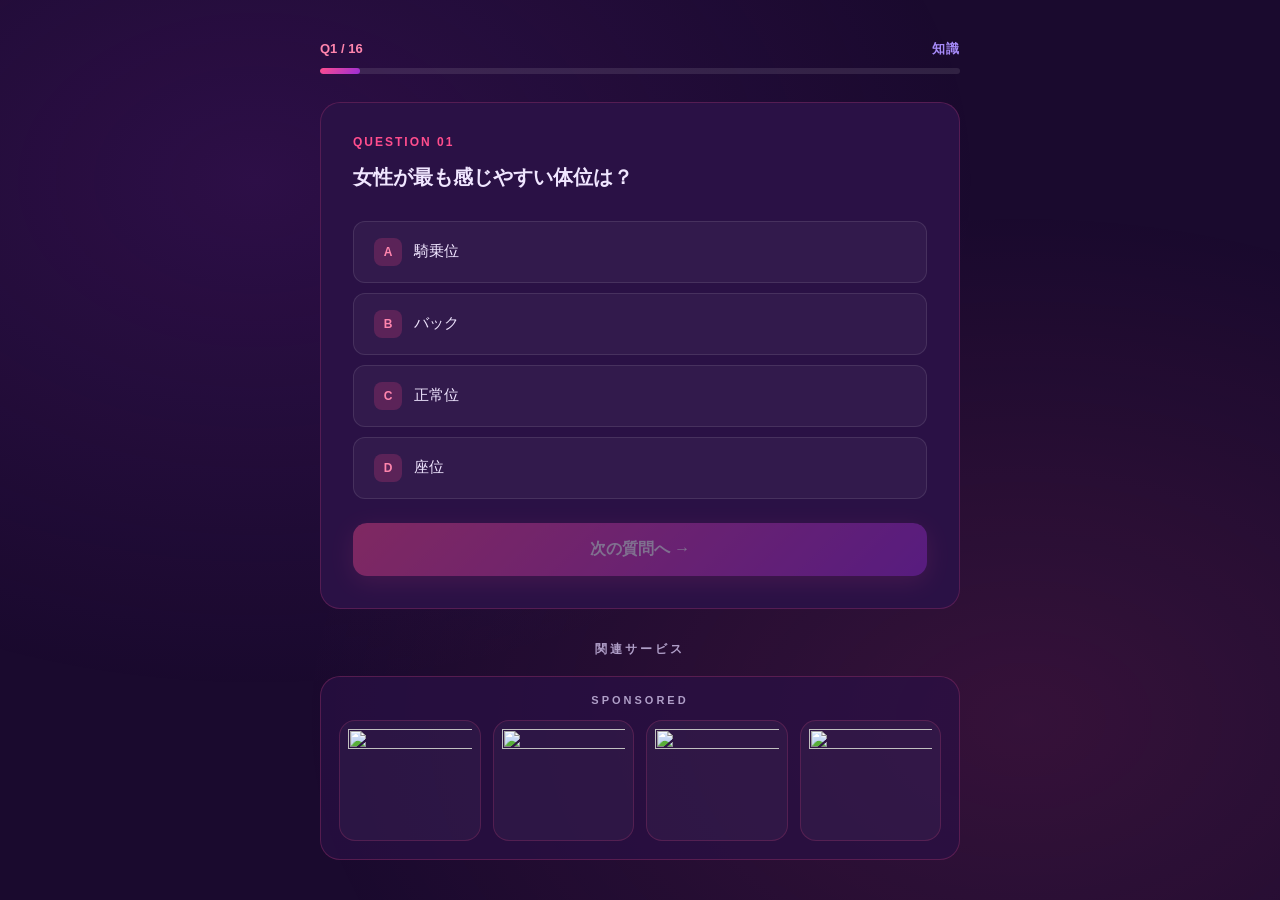
==== questions.html @ 1feec9a5 "Initial site commit" ====
<!DOCTYPE html>
<html lang="ja">
<head>
  <meta charset="UTF-8">
  <meta name="viewport" content="width=device-width, initial-scale=1.0">
  <title>SEX偏差値測定 | 設問</title>
  <link rel="stylesheet" href="style.css">
</head>
<body>
  <div class="container">
    <div class="progress-bar-wrap">
      <div class="progress-info">
        <span class="current-q" id="q-counter">Q1 / 16</span>
        <span class="cat-badge" id="q-category">知識</span>
      </div>
      <div class="progress-track">
        <div class="progress-fill" id="progress-fill" style="width: 6.25%"></div>
      </div>
    </div>

    <div class="question-card fade-in" id="q-card">
      <div class="q-number" id="q-number">QUESTION 01</div>
      <div class="q-text" id="q-text"></div>
      <div class="choices" id="choices"></div>
      <button class="btn-next" id="btn-next" onclick="nextQuestion()">次の質問へ →</button>
    </div>
    <div class="related-section">
      <p class="related-heading">&#38306;&#36899;&#12469;&#12540;&#12499;&#12473;</p>
      <div class="sponsored-ad-frame" aria-label="SPONSORED">
        <p class="sponsored-label">SPONSORED</p>
        <div class="sponsored-grid">
          <div class="sponsored-card">
            <a href="https://px.a8.net/svt/ejp?a8mat=4B1SPS+F75DPU+5GRC+5ZMCH" target="_blank" rel="nofollow sponsored">
              <img src="https://www27.a8.net/svt/bgt?aid=260424352919&wid=001&eno=01&mid=s00000025500001006000&mc=1" width="300" height="250" alt="">
            </a>
            <img src="https://www15.a8.net/0.gif?a8mat=4B1SPS+F75DPU+5GRC+5ZMCH" width="1" height="1" alt="" class="tracking-pixel">
          </div>
          <div class="sponsored-card">
            <a href="https://px.a8.net/svt/ejp?a8mat=4B1WLZ+FQ792Q+4YJS+60OXD" target="_blank" rel="nofollow sponsored">
              <img src="https://www24.a8.net/svt/bgt?aid=260429399951&wid=001&eno=01&mid=s00000023140001011000&mc=1" width="300" height="250" alt="">
            </a>
            <img src="https://www18.a8.net/0.gif?a8mat=4B1WLZ+FQ792Q+4YJS+60OXD" width="1" height="1" alt="" class="tracking-pixel">
          </div>
          <div class="sponsored-card">
            <a href="https://px.a8.net/svt/ejp?a8mat=4B1SPS+EC6U9E+32P0+HWAG1" target="_blank" rel="nofollow sponsored">
              <img src="https://www26.a8.net/svt/bgt?aid=260424352867&wid=001&eno=01&mid=s00000014346003006000&mc=1" width="300" height="250" alt="">
            </a>
            <img src="https://www10.a8.net/0.gif?a8mat=4B1SPS+EC6U9E+32P0+HWAG1" width="1" height="1" alt="" class="tracking-pixel">
          </div>
          <div class="sponsored-card">
            <a href="https://px.a8.net/svt/ejp?a8mat=4B1WLZ+G7GTMA+3LOM+1BOLU9" target="_blank" rel="nofollow sponsored">
              <img src="https://www29.a8.net/svt/bgt?aid=260429399980&wid=001&eno=01&mid=s00000016807008009000&mc=1" width="300" height="250" alt="">
            </a>
            <img src="https://www12.a8.net/0.gif?a8mat=4B1WLZ+G7GTMA+3LOM+1BOLU9" width="1" height="1" alt="" class="tracking-pixel">
          </div>
        </div>
      </div>
    </div>
  </div>

  <script>
    const TOTAL = 16;

    const maleQuestions = [
      // 知識 (4問)
      { category: '知識', text: '女性が最も感じやすい体位は？', choices: [
        { label: 'A', text: '騎乗位', score: 10 },
        { label: 'B', text: 'バック', score: 7 },
        { label: 'C', text: '正常位', score: 4 },
        { label: 'D', text: '座位', score: 5 },
      ]},
      { category: '知識', text: '女性の理想的な前戯時間は？', choices: [
        { label: 'A', text: '3分', score: 1 },
        { label: 'B', text: '10分', score: 5 },
        { label: 'C', text: '20分', score: 10 },
        { label: 'D', text: '30分以上', score: 8 },
      ]},
      { category: '知識', text: '女性がセックスで一番重視するのは？', choices: [
        { label: 'A', text: 'テクニック', score: 6 },
        { label: 'B', text: '時間の長さ', score: 5 },
        { label: 'C', text: '愛情表現・コミュニケーション', score: 10 },
        { label: 'D', text: '相手の体型', score: 1 },
      ]},
      { category: '知識', text: '女性の膣の平均的な深さは？', choices: [
        { label: 'A', text: '約3cm', score: 1 },
        { label: 'B', text: '約7cm', score: 10 },
        { label: 'C', text: '約12cm', score: 6 },
        { label: 'D', text: '約20cm', score: 1 },
      ]},
      // 経験 (4問)
      { category: '経験', text: 'これまでのパートナー人数は？', choices: [
        { label: 'A', text: '0人', score: 3 },
        { label: 'B', text: '1〜3人', score: 7 },
        { label: 'C', text: '4〜10人', score: 10 },
        { label: 'D', text: '11人以上', score: 8 },
      ]},
      { category: '経験', text: '一週間のセックス頻度は？', choices: [
        { label: 'A', text: 'ほぼなし', score: 3 },
        { label: 'B', text: '週1', score: 7 },
        { label: 'C', text: '週2〜3', score: 10 },
        { label: 'D', text: 'ほぼ毎日', score: 8 },
      ]},
      { category: '経験', text: '経験したことある上級プレイは？', choices: [
        { label: 'A', text: 'コスプレ・ロールプレイ', score: 7 },
        { label: 'B', text: '野外・ホテル外プレイ', score: 6 },
        { label: 'C', text: '縛り・SM系', score: 9 },
        { label: 'D', text: '複数プレイ', score: 8 },
      ]},
      { category: '経験', text: 'セックスで最長どれくらい続けた？', choices: [
        { label: 'A', text: '15分以内', score: 4 },
        { label: 'B', text: '30分程度', score: 7 },
        { label: 'C', text: '1時間', score: 10 },
        { label: 'D', text: '2時間以上', score: 9 },
      ]},
      // 肉体 (4問)
      { category: '肉体', text: 'ペニスの長さ（勃起時）は？', choices: [
        { label: 'A', text: '〜11cm', score: 4 },
        { label: 'B', text: '12〜14cm', score: 8 },
        { label: 'C', text: '15〜17cm', score: 10 },
        { label: 'D', text: '18cm〜', score: 8 },
      ]},
      { category: '肉体', text: '挿入から射精までの平均時間は？', choices: [
        { label: 'A', text: '1分以内', score: 2 },
        { label: 'B', text: '3〜5分', score: 6 },
        { label: 'C', text: '10〜15分', score: 10 },
        { label: 'D', text: '20分以上', score: 8 },
      ]},
      { category: '肉体', text: '体型の自己評価は？', choices: [
        { label: 'A', text: '細身', score: 6 },
        { label: 'B', text: '標準', score: 8 },
        { label: 'C', text: '筋肉質', score: 10 },
        { label: 'D', text: '太め', score: 3 },
      ]},
      { category: '肉体', text: '体力・スタミナの自己評価は？', choices: [
        { label: 'A', text: 'すぐバテる', score: 2 },
        { label: 'B', text: '普通', score: 6 },
        { label: 'C', text: '体力がある方', score: 9 },
        { label: 'D', text: '運動選手並み', score: 10 },
      ]},
      // 属性 (4問)
      { category: '属性', text: '職業は？', choices: [
        { label: 'A', text: 'サラリーマン・会社員', score: 6 },
        { label: 'B', text: '経営者・起業家', score: 10 },
        { label: 'C', text: '医師・弁護士・士業', score: 9 },
        { label: 'D', text: 'フリーター・学生', score: 3 },
      ]},
      { category: '属性', text: '年収は？', choices: [
        { label: 'A', text: '〜300万', score: 3 },
        { label: 'B', text: '300〜600万', score: 6 },
        { label: 'C', text: '600〜1000万', score: 9 },
        { label: 'D', text: '1000万〜', score: 10 },
      ]},
      { category: '属性', text: '年齢は？', choices: [
        { label: 'A', text: '10代', score: 6 },
        { label: 'B', text: '20代', score: 10 },
        { label: 'C', text: '30代', score: 9 },
        { label: 'D', text: '40代以上', score: 6 },
      ]},
      { category: '属性', text: '見た目タイプは？', choices: [
        { label: 'A', text: '清潔感系・爽やか', score: 9 },
        { label: 'B', text: 'イケメン・ルックス自信あり', score: 10 },
        { label: 'C', text: '個性的・ワイルド', score: 7 },
        { label: 'D', text: '普通・目立たない', score: 5 },
      ]},
    ];

    const femaleQuestions = [
      // 知識 (4問)
      { category: '知識', text: '男性の前立腺（Pスポット）の位置は？', choices: [
        { label: 'A', text: '睾丸付近', score: 2 },
        { label: 'B', text: '肛門内部（直腸前壁）', score: 10 },
        { label: 'C', text: 'ペニスの根元', score: 2 },
        { label: 'D', text: 'よく知らない', score: 0 },
      ]},
      { category: '知識', text: 'コンドームを正しく装着できる？', choices: [
        { label: 'A', text: '完璧にできる', score: 10 },
        { label: 'B', text: 'だいたいできる', score: 7 },
        { label: 'C', text: '相手にやってもらう', score: 3 },
        { label: 'D', text: 'わからない', score: 0 },
      ]},
      { category: '知識', text: '女性のオーガズムの種類はいくつある？', choices: [
        { label: 'A', text: '1種類', score: 3 },
        { label: 'B', text: '2種類', score: 7 },
        { label: 'C', text: '3種類以上', score: 10 },
        { label: 'D', text: 'よく知らない', score: 0 },
      ]},
      { category: '知識', text: '男性が最も感じやすい部位は？', choices: [
        { label: 'A', text: '亀頭', score: 6 },
        { label: 'B', text: '裏筋', score: 10 },
        { label: 'C', text: '睾丸', score: 3 },
        { label: 'D', text: 'カリ首', score: 8 },
      ]},
      // 経験 (4問)
      { category: '経験', text: 'これまでのパートナー人数は？', choices: [
        { label: 'A', text: '0人', score: 3 },
        { label: 'B', text: '1〜3人', score: 7 },
        { label: 'C', text: '4〜10人', score: 10 },
        { label: 'D', text: '11人以上', score: 8 },
      ]},
      { category: '経験', text: 'セックスで毎回イく？', choices: [
        { label: 'A', text: 'ほぼイかない', score: 4 },
        { label: 'B', text: 'たまにイく', score: 7 },
        { label: 'C', text: 'よくイく', score: 9 },
        { label: 'D', text: '毎回イく', score: 10 },
      ]},
      { category: '経験', text: '経験したことある上級プレイは？', choices: [
        { label: 'A', text: 'コスプレ・ロールプレイ', score: 7 },
        { label: 'B', text: '野外・ホテル外プレイ', score: 6 },
        { label: 'C', text: 'アナルプレイ', score: 10 },
        { label: 'D', text: '複数プレイ', score: 8 },
      ]},
      { category: '経験', text: 'セックスで最長どれくらい続けた？', choices: [
        { label: 'A', text: '15分以内', score: 4 },
        { label: 'B', text: '30分程度', score: 7 },
        { label: 'C', text: '1時間', score: 10 },
        { label: 'D', text: '2時間以上', score: 9 },
      ]},
      // 肉体 (4問)
      { category: '肉体', text: 'バストサイズは？', choices: [
        { label: 'A', text: '〜Bカップ', score: 5 },
        { label: 'B', text: 'Cカップ', score: 8 },
        { label: 'C', text: 'Dカップ', score: 10 },
        { label: 'D', text: 'Eカップ〜', score: 9 },
      ]},
      { category: '肉体', text: '感じやすさ（感度）の自己評価は？', choices: [
        { label: 'A', text: '全然感じない', score: 3 },
        { label: 'B', text: '普通', score: 6 },
        { label: 'C', text: '感じやすい', score: 10 },
        { label: 'D', text: '超敏感', score: 9 },
      ]},
      { category: '肉体', text: 'ウエストサイズは？', choices: [
        { label: 'A', text: '〜58cm', score: 10 },
        { label: 'B', text: '59〜64cm', score: 9 },
        { label: 'C', text: '65〜70cm', score: 6 },
        { label: 'D', text: '71cm〜', score: 3 },
      ]},
      { category: '肉体', text: '肌の自己評価は？', choices: [
        { label: 'A', text: '荒れ気味・くすみあり', score: 2 },
        { label: 'B', text: '普通', score: 6 },
        { label: 'C', text: 'きれい・整っている', score: 9 },
        { label: 'D', text: 'ツルツル美肌', score: 10 },
      ]},
      // 属性 (4問)
      { category: '属性', text: '職業は？', choices: [
        { label: 'A', text: 'OL・会社員', score: 6 },
        { label: 'B', text: '看護師・保育士', score: 8 },
        { label: 'C', text: 'CA・アパレル・モデル', score: 10 },
        { label: 'D', text: '経営者・フリーランス', score: 9 },
      ]},
      { category: '属性', text: '自分の外見タイプは？', choices: [
        { label: 'A', text: '清楚系', score: 9 },
        { label: 'B', text: '可愛い系', score: 10 },
        { label: 'C', text: 'セクシー系', score: 9 },
        { label: 'D', text: 'ナチュラル系', score: 7 },
      ]},
      { category: '属性', text: '年齢は？', choices: [
        { label: 'A', text: '10代', score: 7 },
        { label: 'B', text: '20代', score: 10 },
        { label: 'C', text: '30代', score: 9 },
        { label: 'D', text: '40代以上', score: 6 },
      ]},
      { category: '属性', text: '普段のファッション系統は？', choices: [
        { label: 'A', text: 'フェミニン・お嬢様系', score: 9 },
        { label: 'B', text: 'カジュアル・スポーツ系', score: 7 },
        { label: 'C', text: 'モード・個性的', score: 8 },
        { label: 'D', text: 'ギャル・セクシー系', score: 10 },
      ]},
    ];

    const catColors = { '知識': '#a78bfa', '経験': '#f472b6', '肉体': '#fb923c', '属性': '#34d399' };

    const gender = sessionStorage.getItem('sv_gender') || 'male';
    const questions = gender === 'female' ? femaleQuestions : maleQuestions;

    let current = 0;
    let scores = [];
    let selectedScore = null;

    function render() {
      const q = questions[current];
      document.getElementById('q-counter').textContent = `Q${current + 1} / ${TOTAL}`;
      document.getElementById('q-category').textContent = q.category;
      document.getElementById('q-category').style.color = catColors[q.category] || '#fff';
      document.getElementById('q-number').textContent = `QUESTION ${String(current + 1).padStart(2, '0')}`;
      document.getElementById('q-text').textContent = q.text;
      document.getElementById('progress-fill').style.width = `${((current + 1) / TOTAL) * 100}%`;

      const choicesEl = document.getElementById('choices');
      choicesEl.innerHTML = '';
      q.choices.forEach((c, i) => {
        const btn = document.createElement('button');
        btn.className = 'choice-btn';
        btn.innerHTML = `<span class="choice-label">${c.label}</span><span>${c.text}</span>`;
        btn.addEventListener('click', () => selectChoice(i, c.score, btn));
        choicesEl.appendChild(btn);
      });

      selectedScore = null;
      const nextBtn = document.getElementById('btn-next');
      nextBtn.classList.remove('active');
      nextBtn.textContent = current === TOTAL - 1 ? '結果を見る 🎉' : '次の質問へ →';

      const card = document.getElementById('q-card');
      card.classList.remove('fade-in');
      void card.offsetWidth;
      card.classList.add('fade-in');
    }

    function selectChoice(index, score, clickedBtn) {
      document.querySelectorAll('.choice-btn').forEach(b => b.classList.remove('selected'));
      clickedBtn.classList.add('selected');
      selectedScore = score;
      document.getElementById('btn-next').classList.add('active');
    }

    function nextQuestion() {
      if (selectedScore === null) return;
      scores.push(selectedScore);

      if (current < TOTAL - 1) {
        current++;
        render();
      } else {
        const total = scores.reduce((a, b) => a + b, 0);
        const maxPossible = questions.reduce((acc, q) => acc + Math.max(...q.choices.map(c => c.score)), 0);

        const catScores = { '知識': { score: 0, max: 0 }, '経験': { score: 0, max: 0 }, '肉体': { score: 0, max: 0 }, '属性': { score: 0, max: 0 } };
        questions.forEach((q, i) => {
          const maxS = Math.max(...q.choices.map(c => c.score));
          catScores[q.category].score += scores[i];
          catScores[q.category].max += maxS;
        });

        sessionStorage.setItem('sv_total', total);
        sessionStorage.setItem('sv_max', maxPossible);
        sessionStorage.setItem('sv_catScores', JSON.stringify(catScores));
        window.location.href = 'result.html';
      }
    }

    render();
  </script>
</body>
</html>
---- style.css ----
* {
  margin: 0;
  padding: 0;
  box-sizing: border-box;
}

:root {
  --pink: #ff4d8d;
  --pink-light: #ff85ad;
  --pink-dark: #cc2066;
  --purple: #9b2dd6;
  --purple-light: #c45df0;
  --bg: #1a0a2e;
  --bg-card: #2a1145;
  --text: #f0e6ff;
  --text-muted: #b09fc8;
  --gradient: linear-gradient(135deg, #ff4d8d, #9b2dd6);
}

body {
  font-family: 'Hiragino Sans', 'Yu Gothic', 'Meiryo', sans-serif;
  background: var(--bg);
  color: var(--text);
  min-height: 100vh;
  display: flex;
  flex-direction: column;
  align-items: center;
  justify-content: center;
  overflow-x: hidden;
}

/* ===== PARTICLES BG ===== */
body::before {
  content: '';
  position: fixed;
  inset: 0;
  background:
    radial-gradient(ellipse at 20% 20%, rgba(155, 45, 214, 0.15) 0%, transparent 50%),
    radial-gradient(ellipse at 80% 80%, rgba(255, 77, 141, 0.12) 0%, transparent 50%);
  pointer-events: none;
  z-index: 0;
}

.container {
  position: relative;
  z-index: 1;
  width: 100%;
  max-width: 680px;
  padding: 24px 20px;
}

/* ===== TOP PAGE ===== */
.top-header {
  text-align: center;
  margin-bottom: 40px;
}

.logo-badge {
  display: inline-block;
  background: var(--gradient);
  color: #fff;
  font-size: 11px;
  font-weight: 700;
  letter-spacing: 2px;
  padding: 5px 16px;
  border-radius: 20px;
  margin-bottom: 20px;
  text-transform: uppercase;
}

.main-title {
  font-size: clamp(36px, 8vw, 64px);
  font-weight: 900;
  background: var(--gradient);
  -webkit-background-clip: text;
  -webkit-text-fill-color: transparent;
  background-clip: text;
  line-height: 1.1;
  margin-bottom: 8px;
  letter-spacing: -1px;
}

.sub-title {
  font-size: clamp(14px, 3vw, 18px);
  color: var(--text-muted);
  font-weight: 400;
  margin-bottom: 32px;
}

.card {
  background: var(--bg-card);
  border: 1px solid rgba(255, 77, 141, 0.2);
  border-radius: 20px;
  padding: 32px;
  margin-bottom: 24px;
}

.feature-list {
  list-style: none;
  display: flex;
  flex-direction: column;
  gap: 12px;
  margin-bottom: 32px;
}

.feature-list li {
  display: flex;
  align-items: center;
  gap: 12px;
  font-size: 15px;
  color: var(--text-muted);
}

.feature-list li .icon {
  width: 36px;
  height: 36px;
  background: rgba(255, 77, 141, 0.15);
  border-radius: 10px;
  display: flex;
  align-items: center;
  justify-content: center;
  font-size: 18px;
  flex-shrink: 0;
}

.btn-primary {
  display: block;
  width: 100%;
  padding: 18px 32px;
  background: var(--gradient);
  color: #fff;
  font-size: 18px;
  font-weight: 800;
  border: none;
  border-radius: 16px;
  cursor: pointer;
  text-align: center;
  text-decoration: none;
  transition: all 0.2s ease;
  box-shadow: 0 8px 32px rgba(255, 77, 141, 0.35);
  letter-spacing: 1px;
}

.btn-primary:hover {
  transform: translateY(-2px);
  box-shadow: 0 12px 40px rgba(255, 77, 141, 0.5);
}

.btn-primary:active {
  transform: translateY(0);
}

.disclaimer {
  text-align: center;
  font-size: 11px;
  color: var(--text-muted);
  opacity: 0.6;
  margin-top: 16px;
}

/* ===== GENDER SELECT ===== */
.gender-heading {
  text-align: center;
  font-size: 14px;
  color: var(--text-muted);
  letter-spacing: 1px;
  margin-bottom: 16px;
}

.gender-btns {
  display: grid;
  grid-template-columns: 1fr 1fr;
  gap: 14px;
  margin-bottom: 20px;
}

.btn-gender {
  display: flex;
  flex-direction: column;
  align-items: center;
  justify-content: center;
  gap: 6px;
  padding: 24px 16px;
  border-radius: 18px;
  border: 2px solid transparent;
  cursor: pointer;
  transition: all 0.25s ease;
  font-family: inherit;
}

.btn-gender.male {
  background: linear-gradient(135deg, rgba(59,130,246,0.15), rgba(99,102,241,0.1));
  border-color: rgba(99,102,241,0.4);
}

.btn-gender.female {
  background: linear-gradient(135deg, rgba(255,77,141,0.15), rgba(196,93,240,0.1));
  border-color: rgba(255,77,141,0.4);
}

.btn-gender:hover {
  transform: translateY(-3px);
}

.btn-gender.male:hover {
  border-color: #6366f1;
  box-shadow: 0 8px 28px rgba(99,102,241,0.3);
}

.btn-gender.female:hover {
  border-color: var(--pink);
  box-shadow: 0 8px 28px rgba(255,77,141,0.3);
}

.gender-icon {
  font-size: 36px;
  line-height: 1;
}

.btn-gender.male .gender-icon { color: #818cf8; }
.btn-gender.female .gender-icon { color: var(--pink-light); }

.gender-label {
  font-size: 22px;
  font-weight: 800;
  color: var(--text);
}

.gender-sub {
  font-size: 12px;
  color: var(--text-muted);
}

/* ===== CATEGORY BADGE ===== */
.cat-badge {
  font-size: 13px;
  font-weight: 700;
  letter-spacing: 1px;
}

/* ===== QUESTION PAGE ===== */
.progress-bar-wrap {
  margin-bottom: 28px;
}

.progress-info {
  display: flex;
  justify-content: space-between;
  align-items: center;
  margin-bottom: 10px;
  font-size: 13px;
  color: var(--text-muted);
}

.progress-info .current-q {
  font-weight: 700;
  color: var(--pink-light);
}

.progress-track {
  width: 100%;
  height: 6px;
  background: rgba(255, 255, 255, 0.1);
  border-radius: 3px;
  overflow: hidden;
}

.progress-fill {
  height: 100%;
  background: var(--gradient);
  border-radius: 3px;
  transition: width 0.4s ease;
}

.question-card {
  background: var(--bg-card);
  border: 1px solid rgba(255, 77, 141, 0.2);
  border-radius: 20px;
  padding: 32px;
}

.q-number {
  font-size: 12px;
  font-weight: 700;
  color: var(--pink);
  letter-spacing: 2px;
  margin-bottom: 12px;
  text-transform: uppercase;
}

.q-text {
  font-size: clamp(16px, 3.5vw, 20px);
  font-weight: 700;
  line-height: 1.6;
  margin-bottom: 28px;
  color: var(--text);
}

.choices {
  display: flex;
  flex-direction: column;
  gap: 10px;
}

.choice-btn {
  width: 100%;
  padding: 16px 20px;
  background: rgba(255, 255, 255, 0.04);
  border: 1.5px solid rgba(255, 255, 255, 0.1);
  border-radius: 12px;
  color: var(--text);
  font-size: 15px;
  font-family: inherit;
  text-align: left;
  cursor: pointer;
  transition: all 0.2s ease;
  display: flex;
  align-items: center;
  gap: 12px;
}

.choice-btn:hover {
  border-color: var(--pink);
  background: rgba(255, 77, 141, 0.08);
  transform: translateX(4px);
}

.choice-btn.selected {
  border-color: var(--pink);
  background: rgba(255, 77, 141, 0.15);
  color: #fff;
}

.choice-btn .choice-label {
  width: 28px;
  height: 28px;
  background: rgba(255, 77, 141, 0.2);
  border-radius: 8px;
  display: flex;
  align-items: center;
  justify-content: center;
  font-size: 12px;
  font-weight: 700;
  color: var(--pink-light);
  flex-shrink: 0;
}

.choice-btn.selected .choice-label {
  background: var(--pink);
  color: #fff;
}

.btn-next {
  margin-top: 24px;
  display: block;
  width: 100%;
  padding: 16px;
  background: var(--gradient);
  color: #fff;
  font-size: 16px;
  font-weight: 700;
  border: none;
  border-radius: 14px;
  cursor: pointer;
  transition: all 0.2s ease;
  opacity: 0.4;
  pointer-events: none;
  font-family: inherit;
  box-shadow: 0 6px 24px rgba(255, 77, 141, 0.3);
}

.btn-next.active {
  opacity: 1;
  pointer-events: all;
}

.btn-next.active:hover {
  transform: translateY(-2px);
  box-shadow: 0 10px 32px rgba(255, 77, 141, 0.5);
}

/* ===== RESULT PAGE ===== */
.result-header {
  text-align: center;
  margin-bottom: 32px;
}

.result-title {
  font-size: 22px;
  color: var(--text-muted);
  margin-bottom: 8px;
}

.hensachi-display {
  text-align: center;
  margin-bottom: 32px;
}

.hensachi-label {
  font-size: 14px;
  color: var(--text-muted);
  letter-spacing: 3px;
  text-transform: uppercase;
  margin-bottom: 4px;
}

.hensachi-value {
  font-size: clamp(72px, 18vw, 112px);
  font-weight: 900;
  background: var(--gradient);
  -webkit-background-clip: text;
  -webkit-text-fill-color: transparent;
  background-clip: text;
  line-height: 1;
  margin-bottom: 8px;
}

.hensachi-rank {
  display: inline-block;
  background: var(--gradient);
  color: #fff;
  font-size: 13px;
  font-weight: 700;
  padding: 6px 20px;
  border-radius: 20px;
  letter-spacing: 1px;
}

/* Gauge */
.gauge-wrap {
  margin: 28px 0;
  padding: 0 8px;
}

.gauge-track {
  position: relative;
  height: 20px;
  background: rgba(255, 255, 255, 0.08);
  border-radius: 10px;
  overflow: visible;
  margin-bottom: 8px;
}

.gauge-fill {
  height: 100%;
  background: var(--gradient);
  border-radius: 10px;
  transition: width 1.2s cubic-bezier(0.22, 1, 0.36, 1);
  position: relative;
  overflow: hidden;
}

.gauge-fill::after {
  content: '';
  position: absolute;
  inset: 0;
  background: linear-gradient(90deg, transparent 60%, rgba(255,255,255,0.2));
  animation: shimmer 2s infinite;
}

@keyframes shimmer {
  0% { transform: translateX(-100%); }
  100% { transform: translateX(200%); }
}

.gauge-pointer {
  position: absolute;
  top: 50%;
  transform: translate(-50%, -50%);
  width: 28px;
  height: 28px;
  background: #fff;
  border: 4px solid var(--pink);
  border-radius: 50%;
  box-shadow: 0 0 16px rgba(255, 77, 141, 0.6);
  transition: left 1.2s cubic-bezier(0.22, 1, 0.36, 1);
  z-index: 2;
}

.gauge-labels {
  display: flex;
  justify-content: space-between;
  font-size: 11px;
  color: var(--text-muted);
}

.result-desc-card {
  background: var(--bg-card);
  border: 1px solid rgba(255, 77, 141, 0.2);
  border-radius: 20px;
  padding: 28px;
  margin-bottom: 24px;
}

.rank-name {
  font-size: 22px;
  font-weight: 800;
  color: var(--pink-light);
  margin-bottom: 12px;
}

.rank-desc {
  font-size: 15px;
  line-height: 1.8;
  color: var(--text-muted);
}

.score-breakdown {
  background: var(--bg-card);
  border: 1px solid rgba(255, 255, 255, 0.08);
  border-radius: 20px;
  padding: 24px;
  margin-bottom: 24px;
}

.score-breakdown h3 {
  font-size: 14px;
  color: var(--text-muted);
  letter-spacing: 2px;
  text-transform: uppercase;
  margin-bottom: 20px;
}

.score-bars {
  display: flex;
  flex-direction: column;
  gap: 14px;
}

.score-bar-item {
  display: flex;
  flex-direction: column;
  gap: 6px;
}

.score-bar-label {
  display: flex;
  justify-content: space-between;
  font-size: 13px;
  color: var(--text-muted);
}

.score-bar-track {
  height: 8px;
  background: rgba(255, 255, 255, 0.08);
  border-radius: 4px;
  overflow: hidden;
}

.score-bar-fill {
  height: 100%;
  border-radius: 4px;
  transition: width 1s cubic-bezier(0.22, 1, 0.36, 1);
}

.btn-retry {
  display: block;
  width: 100%;
  padding: 16px;
  background: transparent;
  border: 2px solid var(--pink);
  color: var(--pink-light);
  font-size: 16px;
  font-weight: 700;
  border-radius: 14px;
  cursor: pointer;
  transition: all 0.2s ease;
  text-align: center;
  text-decoration: none;
  font-family: inherit;
  margin-bottom: 12px;
}

.btn-retry:hover {
  background: rgba(255, 77, 141, 0.1);
  transform: translateY(-2px);
}

.share-btn {
  display: block;
  width: 100%;
  padding: 16px;
  background: #1da1f2;
  border: none;
  color: #fff;
  font-size: 15px;
  font-weight: 700;
  border-radius: 14px;
  cursor: pointer;
  transition: all 0.2s ease;
  text-align: center;
  font-family: inherit;
}

.share-btn:hover {
  background: #1a91da;
  transform: translateY(-2px);
}

/* ===== RELATED SERVICES ===== */
.related-section {
  margin-top: 32px;
}

.related-heading {
  font-size: 12px;
  font-weight: 700;
  letter-spacing: 3px;
  text-transform: uppercase;
  color: var(--text-muted);
  text-align: center;
  margin-bottom: 14px;
}

.related-grid {
  display: flex;
  flex-direction: column;
  gap: 10px;
}

.related-card {
  display: flex;
  align-items: center;
  gap: 14px;
  padding: 16px 18px;
  border-radius: 16px;
  text-decoration: none;
  background: rgba(42, 17, 69, 0.7);
  border: 1.5px solid rgba(255, 77, 141, 0.2);
  transition: all 0.22s ease;
  position: relative;
  overflow: hidden;
}

.related-card::before {
  content: '';
  position: absolute;
  inset: 0;
  opacity: 0;
  transition: opacity 0.22s ease;
}

.related-card:hover {
  transform: translateY(-4px);
}

.related-card:hover::before {
  opacity: 1;
}

.related-card.openlove {
  background: rgba(42, 17, 69, 0.7);
  border-color: rgba(255, 77, 141, 0.25);
}

.related-card.openlove:hover {
  border-color: rgba(255, 77, 141, 0.6);
  box-shadow: 0 6px 24px rgba(255, 77, 141, 0.2);
}

.related-card.type16 {
  background: rgba(42, 17, 69, 0.7);
  border-color: rgba(255, 77, 141, 0.2);
}

.related-card.type16:hover {
  border-color: rgba(155, 45, 214, 0.6);
  box-shadow: 0 6px 24px rgba(155, 45, 214, 0.2);
}

.related-card-icon {
  font-size: 28px;
  flex-shrink: 0;
  width: 48px;
  height: 48px;
  display: flex;
  align-items: center;
  justify-content: center;
  background: rgba(255, 255, 255, 0.06);
  border-radius: 12px;
}

.related-card-body {
  flex: 1;
  min-width: 0;
}

.related-card-name {
  font-size: 15px;
  font-weight: 700;
  color: var(--text);
  margin-bottom: 2px;
}

.related-card-desc {
  font-size: 12px;
  color: var(--text-muted);
  white-space: nowrap;
  overflow: hidden;
  text-overflow: ellipsis;
}

.related-card-arrow {
  font-size: 16px;
  color: var(--text-muted);
  flex-shrink: 0;
  transition: transform 0.2s ease;
}

.related-card:hover .related-card-arrow {
  transform: translateX(4px);
  color: var(--text);
}

/* ===== SPONSORED ADS ===== */
.sponsored-ad-frame {
  margin-top: 18px;
  padding: 18px;
  background: rgba(42, 17, 69, 0.7);
  border: 1px solid rgba(255, 77, 141, 0.22);
  border-radius: 20px;
}

.sponsored-label {
  margin-bottom: 14px;
  color: var(--text-muted);
  font-size: 11px;
  font-weight: 700;
  letter-spacing: 3px;
  line-height: 1;
  text-align: center;
}

.sponsored-grid {
  display: grid;
  grid-template-columns: repeat(4, minmax(0, 1fr));
  gap: 12px;
}

.sponsored-card {
  min-width: 0;
  padding: 8px;
  background: rgba(255, 255, 255, 0.035);
  border: 1px solid rgba(255, 77, 141, 0.18);
  border-radius: 16px;
  transition: transform 0.22s ease, border-color 0.22s ease, box-shadow 0.22s ease;
}

.sponsored-card:hover {
  transform: translateY(-4px);
  border-color: rgba(255, 77, 141, 0.25);
  box-shadow: 0 8px 24px rgba(255, 77, 141, 0.14);
}

.sponsored-card a {
  display: block;
}

.sponsored-card img:not(.tracking-pixel) {
  display: block;
  width: 300px;
  max-width: 100%;
  height: auto;
  border: 0;
  margin: 0 auto;
}

.tracking-pixel {
  display: block;
  width: 1px;
  height: 1px;
  border: 0;
}

@media (max-width: 640px) {
  .sponsored-grid {
    grid-template-columns: repeat(2, minmax(0, 1fr));
  }
}

@media (max-width: 380px) {
  .sponsored-grid {
    grid-template-columns: 1fr;
  }
}

/* ===== FOOTER ===== */
.site-footer {
  margin-top: 28px;
  padding: 24px 0 8px;
  border-top: 1px solid rgba(255, 255, 255, 0.06);
  display: flex;
  flex-direction: column;
  align-items: center;
  gap: 14px;
}

.x-follow-btn {
  display: inline-flex;
  align-items: center;
  gap: 8px;
  padding: 10px 22px;
  background: rgba(255, 255, 255, 0.06);
  border: 1.5px solid rgba(255, 255, 255, 0.12);
  border-radius: 999px;
  color: var(--text);
  font-size: 14px;
  font-weight: 600;
  text-decoration: none;
  transition: all 0.2s ease;
}

.x-follow-btn:hover {
  background: rgba(255, 255, 255, 0.1);
  border-color: rgba(255, 255, 255, 0.25);
  transform: translateY(-1px);
}

.footer-copy {
  font-size: 11px;
  color: var(--text-muted);
  opacity: 0.4;
}

/* Animation */
@keyframes fadeInUp {
  from { opacity: 0; transform: translateY(24px); }
  to { opacity: 1; transform: translateY(0); }
}

.fade-in {
  animation: fadeInUp 0.5s ease both;
}

@keyframes countUp {
  from { opacity: 0; transform: scale(0.5); }
  to { opacity: 1; transform: scale(1); }
}

.count-anim {
  animation: countUp 0.7s cubic-bezier(0.22, 1, 0.36, 1) both;
  animation-delay: 0.2s;
}
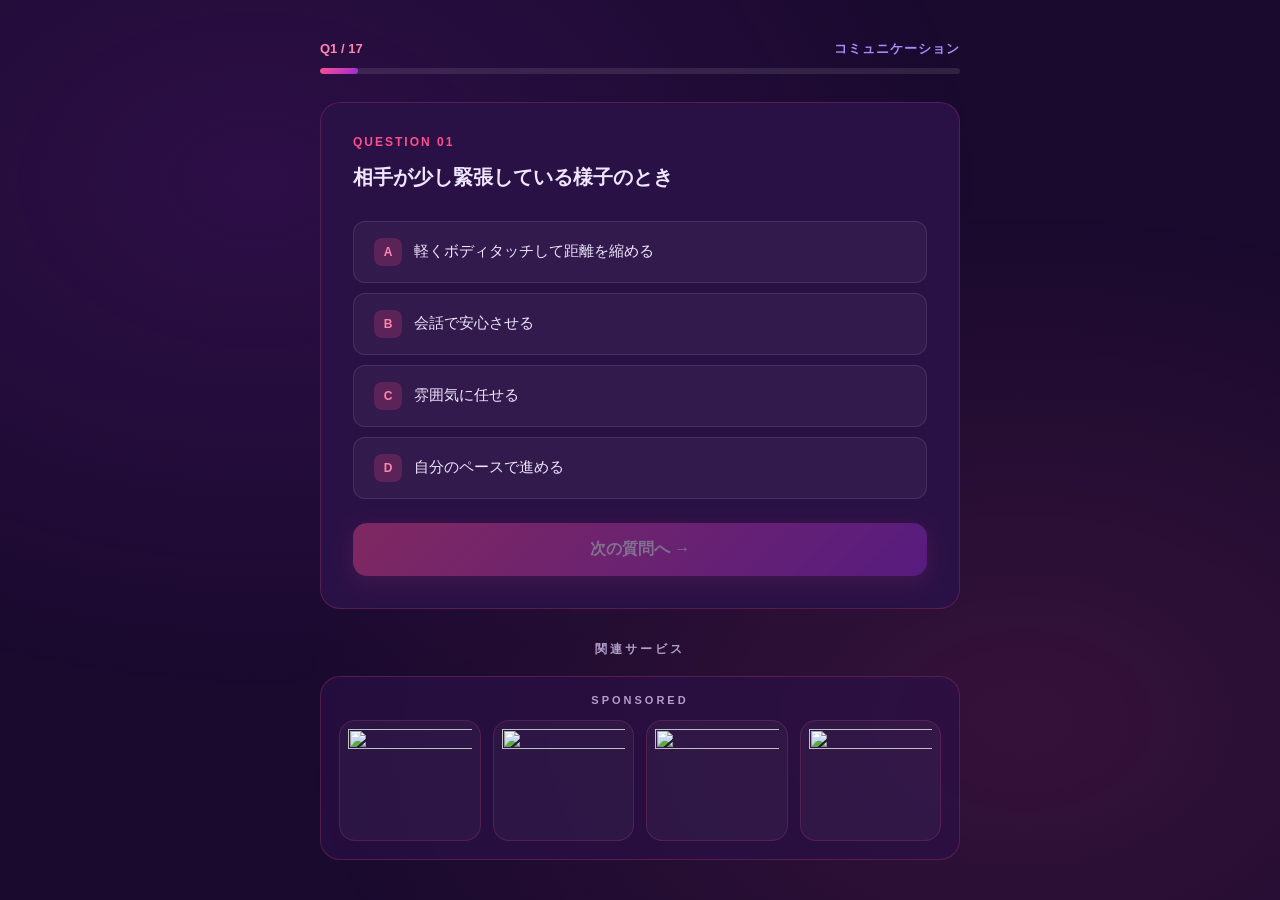
==== commit 8f7871b6: "Add type-based consulting offers" ====
--- a/questions.html
+++ b/questions.html
@@ -59,218 +59,195 @@
   </div>
 
   <script>
-    const TOTAL = 16;
-
     const maleQuestions = [
-      // 知識 (4問)
-      { category: '知識', text: '女性が最も感じやすい体位は？', choices: [
-        { label: 'A', text: '騎乗位', score: 10 },
-        { label: 'B', text: 'バック', score: 7 },
-        { label: 'C', text: '正常位', score: 4 },
-        { label: 'D', text: '座位', score: 5 },
-      ]},
-      { category: '知識', text: '女性の理想的な前戯時間は？', choices: [
-        { label: 'A', text: '3分', score: 1 },
-        { label: 'B', text: '10分', score: 5 },
-        { label: 'C', text: '20分', score: 10 },
-        { label: 'D', text: '30分以上', score: 8 },
-      ]},
-      { category: '知識', text: '女性がセックスで一番重視するのは？', choices: [
-        { label: 'A', text: 'テクニック', score: 6 },
-        { label: 'B', text: '時間の長さ', score: 5 },
-        { label: 'C', text: '愛情表現・コミュニケーション', score: 10 },
-        { label: 'D', text: '相手の体型', score: 1 },
-      ]},
-      { category: '知識', text: '女性の膣の平均的な深さは？', choices: [
-        { label: 'A', text: '約3cm', score: 1 },
-        { label: 'B', text: '約7cm', score: 10 },
-        { label: 'C', text: '約12cm', score: 6 },
-        { label: 'D', text: '約20cm', score: 1 },
-      ]},
-      // 経験 (4問)
-      { category: '経験', text: 'これまでのパートナー人数は？', choices: [
-        { label: 'A', text: '0人', score: 3 },
-        { label: 'B', text: '1〜3人', score: 7 },
-        { label: 'C', text: '4〜10人', score: 10 },
-        { label: 'D', text: '11人以上', score: 8 },
-      ]},
-      { category: '経験', text: '一週間のセックス頻度は？', choices: [
-        { label: 'A', text: 'ほぼなし', score: 3 },
-        { label: 'B', text: '週1', score: 7 },
-        { label: 'C', text: '週2〜3', score: 10 },
-        { label: 'D', text: 'ほぼ毎日', score: 8 },
-      ]},
-      { category: '経験', text: '経験したことある上級プレイは？', choices: [
-        { label: 'A', text: 'コスプレ・ロールプレイ', score: 7 },
-        { label: 'B', text: '野外・ホテル外プレイ', score: 6 },
-        { label: 'C', text: '縛り・SM系', score: 9 },
-        { label: 'D', text: '複数プレイ', score: 8 },
-      ]},
-      { category: '経験', text: 'セックスで最長どれくらい続けた？', choices: [
-        { label: 'A', text: '15分以内', score: 4 },
-        { label: 'B', text: '30分程度', score: 7 },
-        { label: 'C', text: '1時間', score: 10 },
-        { label: 'D', text: '2時間以上', score: 9 },
-      ]},
-      // 肉体 (4問)
-      { category: '肉体', text: 'ペニスの長さ（勃起時）は？', choices: [
-        { label: 'A', text: '〜11cm', score: 4 },
-        { label: 'B', text: '12〜14cm', score: 8 },
-        { label: 'C', text: '15〜17cm', score: 10 },
-        { label: 'D', text: '18cm〜', score: 8 },
-      ]},
-      { category: '肉体', text: '挿入から射精までの平均時間は？', choices: [
-        { label: 'A', text: '1分以内', score: 2 },
-        { label: 'B', text: '3〜5分', score: 6 },
-        { label: 'C', text: '10〜15分', score: 10 },
-        { label: 'D', text: '20分以上', score: 8 },
-      ]},
-      { category: '肉体', text: '体型の自己評価は？', choices: [
-        { label: 'A', text: '細身', score: 6 },
-        { label: 'B', text: '標準', score: 8 },
-        { label: 'C', text: '筋肉質', score: 10 },
-        { label: 'D', text: '太め', score: 3 },
-      ]},
-      { category: '肉体', text: '体力・スタミナの自己評価は？', choices: [
-        { label: 'A', text: 'すぐバテる', score: 2 },
-        { label: 'B', text: '普通', score: 6 },
-        { label: 'C', text: '体力がある方', score: 9 },
-        { label: 'D', text: '運動選手並み', score: 10 },
-      ]},
-      // 属性 (4問)
-      { category: '属性', text: '職業は？', choices: [
-        { label: 'A', text: 'サラリーマン・会社員', score: 6 },
-        { label: 'B', text: '経営者・起業家', score: 10 },
-        { label: 'C', text: '医師・弁護士・士業', score: 9 },
-        { label: 'D', text: 'フリーター・学生', score: 3 },
-      ]},
-      { category: '属性', text: '年収は？', choices: [
-        { label: 'A', text: '〜300万', score: 3 },
-        { label: 'B', text: '300〜600万', score: 6 },
-        { label: 'C', text: '600〜1000万', score: 9 },
-        { label: 'D', text: '1000万〜', score: 10 },
-      ]},
-      { category: '属性', text: '年齢は？', choices: [
-        { label: 'A', text: '10代', score: 6 },
-        { label: 'B', text: '20代', score: 10 },
-        { label: 'C', text: '30代', score: 9 },
-        { label: 'D', text: '40代以上', score: 6 },
-      ]},
-      { category: '属性', text: '見た目タイプは？', choices: [
-        { label: 'A', text: '清潔感系・爽やか', score: 9 },
-        { label: 'B', text: 'イケメン・ルックス自信あり', score: 10 },
-        { label: 'C', text: '個性的・ワイルド', score: 7 },
-        { label: 'D', text: '普通・目立たない', score: 5 },
+      { category: 'communication', text: '相手が少し緊張している様子のとき', choices: [
+        { label: 'A', text: '軽くボディタッチして距離を縮める', score: 7 },
+        { label: 'B', text: '会話で安心させる', score: 10 },
+        { label: 'C', text: '雰囲気に任せる', score: 8 },
+        { label: 'D', text: '自分のペースで進める', score: 6 },
+      ]},
+      { category: 'timing', text: '相手の反応が微妙なとき', choices: [
+        { label: 'A', text: 'そのまま続ける', score: 6 },
+        { label: 'B', text: 'テンポや強さを変える', score: 10 },
+        { label: 'C', text: '一度様子を見る', score: 8 },
+        { label: 'D', text: '気にしない', score: 5 },
+      ]},
+      { category: 'communication', text: '相手の「気持ちよさ」を確認する方法', choices: [
+        { label: 'A', text: '言葉で聞く', score: 8 },
+        { label: 'B', text: '反応を見て判断', score: 10 },
+        { label: 'C', text: '流れに任せる', score: 7 },
+        { label: 'D', text: 'あまり確認しない', score: 5 },
+      ]},
+      { category: 'communication', text: '褒め方', choices: [
+        { label: 'A', text: '外見中心', score: 7 },
+        { label: 'B', text: '行為中に軽く褒める', score: 9 },
+        { label: 'C', text: '行動や雰囲気を具体的に褒める', score: 10 },
+        { label: 'D', text: 'あまり言わない', score: 6 },
+      ]},
+      { category: 'timing', text: 'キスのタイミング', choices: [
+        { label: 'A', text: '自分の感覚でいく', score: 7 },
+        { label: 'B', text: '相手の雰囲気を見る', score: 10 },
+        { label: 'C', text: '流れ任せ', score: 8 },
+        { label: 'D', text: 'タイミングを待ちすぎる', score: 6 },
+      ]},
+      { category: 'timing', text: '雰囲気づくり', choices: [
+        { label: 'A', text: '特に意識しない', score: 5 },
+        { label: 'B', text: '場に合わせる', score: 8 },
+        { label: 'C', text: '照明や距離感まで意識する', score: 10 },
+        { label: 'D', text: '相手任せ', score: 6 },
+      ]},
+      { category: 'lead', text: '盛り上がってきたとき', choices: [
+        { label: 'A', text: '一気に進める', score: 8 },
+        { label: 'B', text: '様子を見ながら進める', score: 10 },
+        { label: 'C', text: '少し間を取る', score: 9 },
+        { label: 'D', text: '流れに任せる', score: 7 },
+      ]},
+      { category: 'lead', text: '主導権の取り方', choices: [
+        { label: 'A', text: '基本自分主導', score: 9 },
+        { label: 'B', text: '相手に合わせる', score: 8 },
+        { label: 'C', text: '状況で変える', score: 10 },
+        { label: 'D', text: '任せがち', score: 6 },
+      ]},
+      { category: 'lead', text: '自分のテクニックへの自信', choices: [
+        { label: 'A', text: 'あまりない', score: 6 },
+        { label: 'B', text: '普通', score: 8 },
+        { label: 'C', text: '自信あり', score: 10 },
+        { label: 'D', text: '波がある', score: 9 },
+      ]},
+      { category: 'knowledge', text: '女性が「気持ちいい」と感じやすい要素', choices: [
+        { label: 'A', text: 'テクニック', score: 8 },
+        { label: 'B', text: '時間', score: 7 },
+        { label: 'C', text: '安心感と雰囲気', score: 10 },
+        { label: 'D', text: '刺激の強さ', score: 9 },
+      ]},
+      { category: 'knowledge', text: '前戯の役割', choices: [
+        { label: 'A', text: '雰囲気づくり', score: 8 },
+        { label: 'B', text: '準備段階', score: 7 },
+        { label: 'C', text: '快感を高める重要パート', score: 10 },
+        { label: 'D', text: '流れの一部', score: 9 },
+      ]},
+      { category: 'experience', text: '経験人数', choices: [
+        { label: 'A', text: '0〜1', score: 6 },
+        { label: 'B', text: '2〜5', score: 8 },
+        { label: 'C', text: '6〜15', score: 10 },
+        { label: 'D', text: 'それ以上', score: 9 },
+      ]},
+      { category: 'experience', text: '頻度', choices: [
+        { label: 'A', text: 'ほぼない', score: 5 },
+        { label: 'B', text: '月1〜2', score: 7 },
+        { label: 'C', text: '週1程度', score: 9 },
+        { label: 'D', text: 'それ以上', score: 10 },
+      ]},
+      { category: 'body', text: '持続力（挿入〜フィニッシュ）', choices: [
+        { label: 'A', text: 'すぐ終わる', score: 5 },
+        { label: 'B', text: '普通', score: 8 },
+        { label: 'C', text: 'コントロールできる', score: 10 },
+        { label: 'D', text: '長すぎる', score: 7 },
+      ]},
+      { category: 'body', text: 'サイズ自己評価', choices: [
+        { label: 'A', text: '小さい方', score: 6 },
+        { label: 'B', text: '普通', score: 8 },
+        { label: 'C', text: 'やや大きい', score: 10 },
+        { label: 'D', text: '大きい', score: 9 },
+      ]},
+      { category: 'body', text: '勃起の安定感', choices: [
+        { label: 'A', text: '不安定', score: 5 },
+        { label: 'B', text: '普通', score: 8 },
+        { label: 'C', text: '安定している', score: 10 },
+        { label: 'D', text: '波がある', score: 7 },
+      ]},
+      { category: 'body', text: '体力・スタミナ', choices: [
+        { label: 'A', text: '低い', score: 5 },
+        { label: 'B', text: '普通', score: 8 },
+        { label: 'C', text: '高い', score: 10 },
+        { label: 'D', text: '波あり', score: 7 },
       ]},
     ];
 
     const femaleQuestions = [
-      // 知識 (4問)
-      { category: '知識', text: '男性の前立腺（Pスポット）の位置は？', choices: [
-        { label: 'A', text: '睾丸付近', score: 2 },
-        { label: 'B', text: '肛門内部（直腸前壁）', score: 10 },
-        { label: 'C', text: 'ペニスの根元', score: 2 },
-        { label: 'D', text: 'よく知らない', score: 0 },
-      ]},
-      { category: '知識', text: 'コンドームを正しく装着できる？', choices: [
-        { label: 'A', text: '完璧にできる', score: 10 },
-        { label: 'B', text: 'だいたいできる', score: 7 },
-        { label: 'C', text: '相手にやってもらう', score: 3 },
-        { label: 'D', text: 'わからない', score: 0 },
-      ]},
-      { category: '知識', text: '女性のオーガズムの種類はいくつある？', choices: [
-        { label: 'A', text: '1種類', score: 3 },
-        { label: 'B', text: '2種類', score: 7 },
-        { label: 'C', text: '3種類以上', score: 10 },
-        { label: 'D', text: 'よく知らない', score: 0 },
-      ]},
-      { category: '知識', text: '男性が最も感じやすい部位は？', choices: [
-        { label: 'A', text: '亀頭', score: 6 },
-        { label: 'B', text: '裏筋', score: 10 },
-        { label: 'C', text: '睾丸', score: 3 },
-        { label: 'D', text: 'カリ首', score: 8 },
-      ]},
-      // 経験 (4問)
-      { category: '経験', text: 'これまでのパートナー人数は？', choices: [
-        { label: 'A', text: '0人', score: 3 },
-        { label: 'B', text: '1〜3人', score: 7 },
-        { label: 'C', text: '4〜10人', score: 10 },
-        { label: 'D', text: '11人以上', score: 8 },
-      ]},
-      { category: '経験', text: 'セックスで毎回イく？', choices: [
-        { label: 'A', text: 'ほぼイかない', score: 4 },
-        { label: 'B', text: 'たまにイく', score: 7 },
-        { label: 'C', text: 'よくイく', score: 9 },
-        { label: 'D', text: '毎回イく', score: 10 },
-      ]},
-      { category: '経験', text: '経験したことある上級プレイは？', choices: [
-        { label: 'A', text: 'コスプレ・ロールプレイ', score: 7 },
-        { label: 'B', text: '野外・ホテル外プレイ', score: 6 },
-        { label: 'C', text: 'アナルプレイ', score: 10 },
-        { label: 'D', text: '複数プレイ', score: 8 },
-      ]},
-      { category: '経験', text: 'セックスで最長どれくらい続けた？', choices: [
-        { label: 'A', text: '15分以内', score: 4 },
-        { label: 'B', text: '30分程度', score: 7 },
-        { label: 'C', text: '1時間', score: 10 },
-        { label: 'D', text: '2時間以上', score: 9 },
-      ]},
-      // 肉体 (4問)
-      { category: '肉体', text: 'バストサイズは？', choices: [
-        { label: 'A', text: '〜Bカップ', score: 5 },
-        { label: 'B', text: 'Cカップ', score: 8 },
-        { label: 'C', text: 'Dカップ', score: 10 },
-        { label: 'D', text: 'Eカップ〜', score: 9 },
-      ]},
-      { category: '肉体', text: '感じやすさ（感度）の自己評価は？', choices: [
-        { label: 'A', text: '全然感じない', score: 3 },
-        { label: 'B', text: '普通', score: 6 },
+      { category: 'communication', text: '相手にどうしてほしいか', choices: [
+        { label: 'A', text: '言えない', score: 6 },
+        { label: 'B', text: 'なんとなく伝える', score: 8 },
+        { label: 'C', text: 'はっきり伝える', score: 10 },
+        { label: 'D', text: '雰囲気で察してほしい', score: 7 },
+      ]},
+      { category: 'communication', text: '気持ちいいときの反応', choices: [
+        { label: 'A', text: 'あまり出さない', score: 6 },
+        { label: 'B', text: '少し出す', score: 8 },
+        { label: 'C', text: 'しっかり表現する', score: 10 },
+        { label: 'D', text: '控えめ', score: 7 },
+      ]},
+      { category: 'timing', text: '距離が縮まるタイミング', choices: [
+        { label: 'A', text: '相手任せ', score: 6 },
+        { label: 'B', text: '流れで', score: 8 },
+        { label: 'C', text: '雰囲気を見て判断', score: 10 },
+        { label: 'D', text: '慎重', score: 7 },
+      ]},
+      { category: 'lead', text: '自分の魅力の自覚', choices: [
+        { label: 'A', text: '自信ない', score: 6 },
+        { label: 'B', text: '普通', score: 8 },
+        { label: 'C', text: '自信あり', score: 10 },
+        { label: 'D', text: '波あり', score: 9 },
+      ]},
+      { category: 'knowledge', text: '気持ちよさに影響する要素', choices: [
+        { label: 'A', text: 'テクニック', score: 8 },
+        { label: 'B', text: '相性', score: 9 },
+        { label: 'C', text: '雰囲気・安心感', score: 10 },
+        { label: 'D', text: '刺激', score: 7 },
+      ]},
+      { category: 'experience', text: '経験人数', choices: [
+        { label: 'A', text: '0〜1', score: 6 },
+        { label: 'B', text: '2〜5', score: 8 },
+        { label: 'C', text: '6〜15', score: 10 },
+        { label: 'D', text: 'それ以上', score: 9 },
+      ]},
+      { category: 'body', text: 'バスト満足度', choices: [
+        { label: 'A', text: '不満', score: 6 },
+        { label: 'B', text: '普通', score: 8 },
+        { label: 'C', text: '満足', score: 10 },
+        { label: 'D', text: 'かなり満足', score: 9 },
+      ]},
+      { category: 'body', text: '感じやすさ', choices: [
+        { label: 'A', text: '感じにくい', score: 6 },
+        { label: 'B', text: '普通', score: 8 },
         { label: 'C', text: '感じやすい', score: 10 },
-        { label: 'D', text: '超敏感', score: 9 },
-      ]},
-      { category: '肉体', text: 'ウエストサイズは？', choices: [
-        { label: 'A', text: '〜58cm', score: 10 },
-        { label: 'B', text: '59〜64cm', score: 9 },
-        { label: 'C', text: '65〜70cm', score: 6 },
-        { label: 'D', text: '71cm〜', score: 3 },
-      ]},
-      { category: '肉体', text: '肌の自己評価は？', choices: [
-        { label: 'A', text: '荒れ気味・くすみあり', score: 2 },
-        { label: 'B', text: '普通', score: 6 },
-        { label: 'C', text: 'きれい・整っている', score: 9 },
-        { label: 'D', text: 'ツルツル美肌', score: 10 },
-      ]},
-      // 属性 (4問)
-      { category: '属性', text: '職業は？', choices: [
-        { label: 'A', text: 'OL・会社員', score: 6 },
-        { label: 'B', text: '看護師・保育士', score: 8 },
-        { label: 'C', text: 'CA・アパレル・モデル', score: 10 },
-        { label: 'D', text: '経営者・フリーランス', score: 9 },
-      ]},
-      { category: '属性', text: '自分の外見タイプは？', choices: [
-        { label: 'A', text: '清楚系', score: 9 },
-        { label: 'B', text: '可愛い系', score: 10 },
-        { label: 'C', text: 'セクシー系', score: 9 },
-        { label: 'D', text: 'ナチュラル系', score: 7 },
-      ]},
-      { category: '属性', text: '年齢は？', choices: [
-        { label: 'A', text: '10代', score: 7 },
-        { label: 'B', text: '20代', score: 10 },
-        { label: 'C', text: '30代', score: 9 },
-        { label: 'D', text: '40代以上', score: 6 },
-      ]},
-      { category: '属性', text: '普段のファッション系統は？', choices: [
-        { label: 'A', text: 'フェミニン・お嬢様系', score: 9 },
-        { label: 'B', text: 'カジュアル・スポーツ系', score: 7 },
-        { label: 'C', text: 'モード・個性的', score: 8 },
-        { label: 'D', text: 'ギャル・セクシー系', score: 10 },
+        { label: 'D', text: '波あり', score: 9 },
+      ]},
+      { category: 'body', text: '体型自己評価', choices: [
+        { label: 'A', text: '気になる', score: 6 },
+        { label: 'B', text: '普通', score: 8 },
+        { label: 'C', text: '自信あり', score: 10 },
+        { label: 'D', text: '部分的に自信', score: 9 },
+      ]},
+      { category: 'body', text: 'コンディション管理', choices: [
+        { label: 'A', text: 'あまりしない', score: 5 },
+        { label: 'B', text: '普通', score: 8 },
+        { label: 'C', text: '意識している', score: 10 },
+        { label: 'D', text: 'かなり意識', score: 9 },
       ]},
     ];
 
-    const catColors = { '知識': '#a78bfa', '経験': '#f472b6', '肉体': '#fb923c', '属性': '#34d399' };
+    const categoryLabels = {
+      communication: 'コミュニケーション',
+      timing: 'タイミング',
+      lead: 'リード',
+      knowledge: '知識',
+      experience: '経験',
+      body: '肉体',
+    };
+
+    const catColors = {
+      communication: '#a78bfa',
+      timing: '#f472b6',
+      lead: '#fb7185',
+      knowledge: '#60a5fa',
+      experience: '#fb923c',
+      body: '#34d399',
+    };
 
     const gender = sessionStorage.getItem('sv_gender') || 'male';
     const questions = gender === 'female' ? femaleQuestions : maleQuestions;
+    const TOTAL = questions.length;
 
     let current = 0;
     let scores = [];
@@ -279,7 +256,7 @@
     function render() {
       const q = questions[current];
       document.getElementById('q-counter').textContent = `Q${current + 1} / ${TOTAL}`;
-      document.getElementById('q-category').textContent = q.category;
+      document.getElementById('q-category').textContent = categoryLabels[q.category] || q.category;
       document.getElementById('q-category').style.color = catColors[q.category] || '#fff';
       document.getElementById('q-number').textContent = `QUESTION ${String(current + 1).padStart(2, '0')}`;
       document.getElementById('q-text').textContent = q.text;
@@ -324,9 +301,12 @@
         const total = scores.reduce((a, b) => a + b, 0);
         const maxPossible = questions.reduce((acc, q) => acc + Math.max(...q.choices.map(c => c.score)), 0);
 
-        const catScores = { '知識': { score: 0, max: 0 }, '経験': { score: 0, max: 0 }, '肉体': { score: 0, max: 0 }, '属性': { score: 0, max: 0 } };
+        const catScores = {};
         questions.forEach((q, i) => {
           const maxS = Math.max(...q.choices.map(c => c.score));
+          if (!catScores[q.category]) {
+            catScores[q.category] = { score: 0, max: 0, label: categoryLabels[q.category] || q.category };
+          }
           catScores[q.category].score += scores[i];
           catScores[q.category].max += maxS;
         });
--- a/style.css
+++ b/style.css
@@ -505,6 +505,129 @@
   color: var(--text-muted);
 }
 
+.type-result-card {
+  background: linear-gradient(180deg, rgba(255, 77, 141, 0.14), rgba(42, 17, 69, 0.88));
+  border: 1px solid rgba(255, 77, 141, 0.28);
+  border-radius: 20px;
+  padding: 26px;
+  margin-bottom: 24px;
+  box-shadow: 0 14px 44px rgba(255, 77, 141, 0.12);
+}
+
+.type-kicker,
+.consult-label {
+  font-size: 11px;
+  font-weight: 800;
+  letter-spacing: 2px;
+  text-transform: uppercase;
+  color: var(--pink-light);
+  margin-bottom: 10px;
+}
+
+.type-name {
+  font-size: 28px;
+  font-weight: 900;
+  line-height: 1.25;
+  color: #fff;
+  margin-bottom: 18px;
+}
+
+.type-copy {
+  display: flex;
+  flex-direction: column;
+  gap: 12px;
+  font-size: 15px;
+  line-height: 1.8;
+  color: var(--text-muted);
+}
+
+.consult-box {
+  margin-top: 24px;
+  padding-top: 22px;
+  border-top: 1px solid rgba(255, 255, 255, 0.12);
+}
+
+.consult-product {
+  font-size: 20px;
+  font-weight: 900;
+  line-height: 1.35;
+  color: #fff;
+  margin-bottom: 14px;
+}
+
+.consult-list {
+  display: flex;
+  flex-direction: column;
+  gap: 9px;
+  list-style: none;
+  margin: 0 0 16px;
+  padding: 0;
+}
+
+.consult-list li {
+  position: relative;
+  padding-left: 24px;
+  font-size: 14px;
+  line-height: 1.6;
+  color: var(--text);
+}
+
+.consult-list li::before {
+  content: '';
+  position: absolute;
+  left: 0;
+  top: 0.72em;
+  width: 9px;
+  height: 9px;
+  border-radius: 50%;
+  background: var(--gradient);
+  box-shadow: 0 0 12px rgba(255, 77, 141, 0.7);
+}
+
+.consult-hook {
+  font-size: 15px;
+  font-weight: 800;
+  line-height: 1.7;
+  color: var(--pink-light);
+}
+
+.consult-cta-card {
+  background: rgba(255, 77, 141, 0.1);
+  border: 1px solid rgba(255, 77, 141, 0.32);
+  border-radius: 20px;
+  padding: 24px;
+  margin-bottom: 24px;
+}
+
+.consult-cta-card p {
+  font-size: 14px;
+  line-height: 1.75;
+  color: var(--text-muted);
+  margin-bottom: 10px;
+}
+
+.consult-cta {
+  display: block;
+  width: 100%;
+  margin-top: 18px;
+  padding: 17px 18px;
+  background: var(--gradient);
+  color: #fff;
+  font-size: 15px;
+  font-weight: 900;
+  line-height: 1.45;
+  border-radius: 14px;
+  text-align: center;
+  text-decoration: none;
+  box-shadow: 0 12px 34px rgba(255, 77, 141, 0.34);
+  transition: all 0.22s ease;
+}
+
+.consult-cta:hover {
+  transform: translateY(-2px);
+  box-shadow: 0 16px 42px rgba(255, 77, 141, 0.42);
+}
+
 .score-breakdown {
   background: var(--bg-card);
   border: 1px solid rgba(255, 255, 255, 0.08);
@@ -666,6 +789,16 @@
 .related-card.type16:hover {
   border-color: rgba(155, 45, 214, 0.6);
   box-shadow: 0 6px 24px rgba(155, 45, 214, 0.2);
+}
+
+.related-card.sexvalue {
+  background: rgba(42, 17, 69, 0.7);
+  border-color: rgba(255, 77, 141, 0.2);
+}
+
+.related-card.sexvalue:hover {
+  border-color: rgba(255, 198, 41, 0.6);
+  box-shadow: 0 6px 24px rgba(255, 198, 41, 0.18);
 }
 
 .related-card-icon {
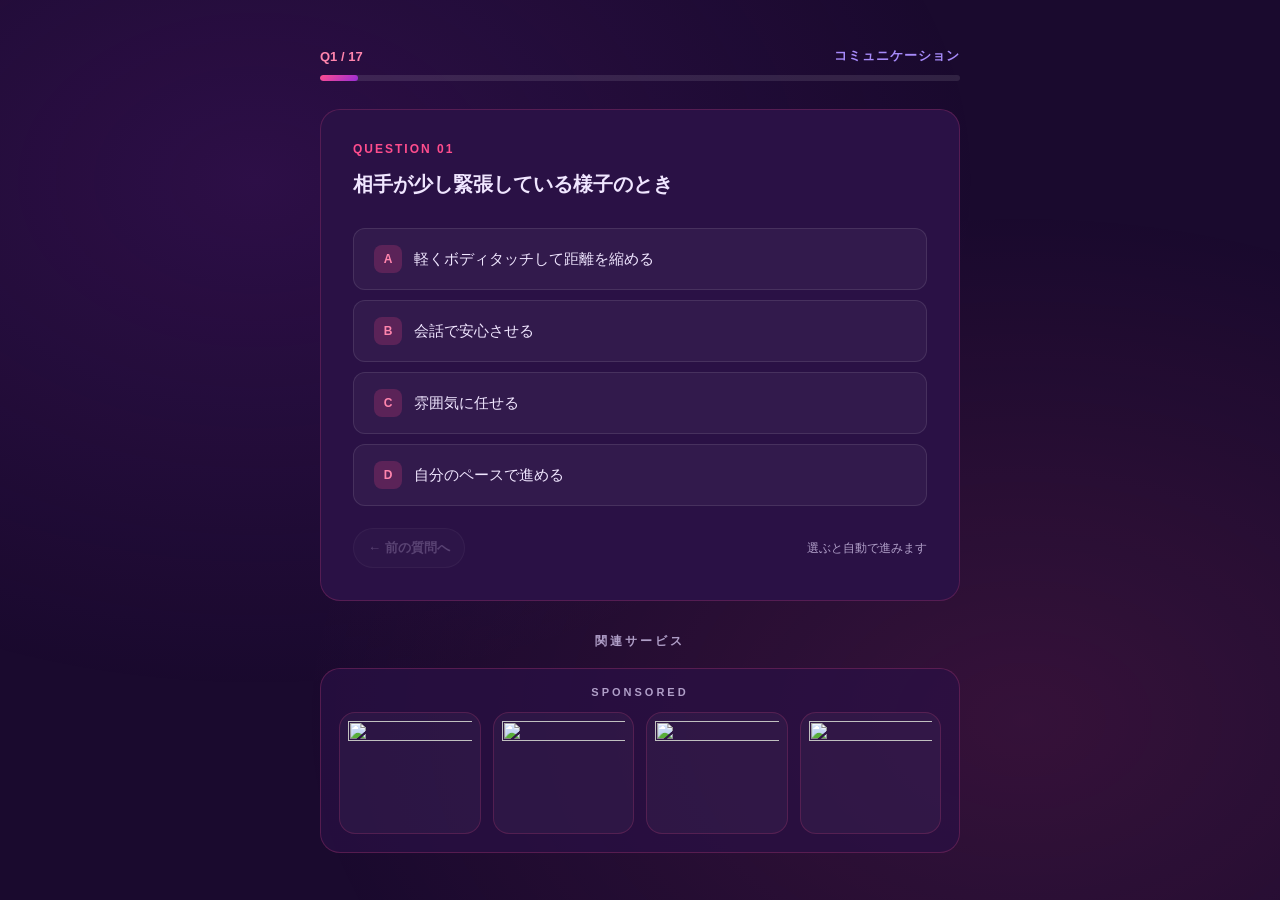
==== commit 59f7d065: "Auto-advance quiz answers" ====
--- a/questions.html
+++ b/questions.html
@@ -22,7 +22,10 @@
       <div class="q-number" id="q-number">QUESTION 01</div>
       <div class="q-text" id="q-text"></div>
       <div class="choices" id="choices"></div>
-      <button class="btn-next" id="btn-next" onclick="nextQuestion()">次の質問へ →</button>
+      <div class="question-actions">
+        <button class="btn-back" id="btn-back" onclick="goBack()" type="button">← 前の質問へ</button>
+        <span class="auto-hint" id="auto-hint">選ぶと自動で進みます</span>
+      </div>
     </div>
     <div class="related-section">
       <p class="related-heading">&#38306;&#36899;&#12469;&#12540;&#12499;&#12473;</p>
@@ -251,9 +254,17 @@
 
     let current = 0;
     let scores = [];
-    let selectedScore = null;
+    let answerIndexes = [];
+    let isAdvancing = false;
+    let advanceTimer = null;
 
     function render() {
+      if (advanceTimer) {
+        clearTimeout(advanceTimer);
+        advanceTimer = null;
+      }
+      isAdvancing = false;
+
       const q = questions[current];
       document.getElementById('q-counter').textContent = `Q${current + 1} / ${TOTAL}`;
       document.getElementById('q-category').textContent = categoryLabels[q.category] || q.category;
@@ -269,13 +280,15 @@
         btn.className = 'choice-btn';
         btn.innerHTML = `<span class="choice-label">${c.label}</span><span>${c.text}</span>`;
         btn.addEventListener('click', () => selectChoice(i, c.score, btn));
+        if (answerIndexes[current] === i) {
+          btn.classList.add('selected');
+        }
         choicesEl.appendChild(btn);
       });
 
-      selectedScore = null;
-      const nextBtn = document.getElementById('btn-next');
-      nextBtn.classList.remove('active');
-      nextBtn.textContent = current === TOTAL - 1 ? '結果を見る 🎉' : '次の質問へ →';
+      const backBtn = document.getElementById('btn-back');
+      backBtn.disabled = current === 0;
+      document.getElementById('auto-hint').textContent = current === TOTAL - 1 ? '選ぶと結果を表示します' : '選ぶと自動で進みます';
 
       const card = document.getElementById('q-card');
       card.classList.remove('fade-in');
@@ -284,15 +297,36 @@
     }
 
     function selectChoice(index, score, clickedBtn) {
+      if (isAdvancing) return;
+
       document.querySelectorAll('.choice-btn').forEach(b => b.classList.remove('selected'));
       clickedBtn.classList.add('selected');
-      selectedScore = score;
-      document.getElementById('btn-next').classList.add('active');
+      scores[current] = score;
+      answerIndexes[current] = index;
+
+      isAdvancing = true;
+      document.querySelectorAll('.choice-btn').forEach(b => {
+        b.disabled = true;
+        b.classList.add('locked');
+      });
+
+      advanceTimer = setTimeout(() => {
+        nextQuestion();
+      }, 420);
     }
 
+    function goBack() {
+      if (current === 0) return;
+      if (advanceTimer) {
+        clearTimeout(advanceTimer);
+        advanceTimer = null;
+      }
+      current--;
+      render();
+    }
+
     function nextQuestion() {
-      if (selectedScore === null) return;
-      scores.push(selectedScore);
+      if (scores[current] === undefined || scores[current] === null) return;
 
       if (current < TOTAL - 1) {
         current++;
--- a/style.css
+++ b/style.css
@@ -329,6 +329,12 @@
   border-color: var(--pink);
   background: rgba(255, 77, 141, 0.15);
   color: #fff;
+  transform: translateX(4px);
+  box-shadow: 0 8px 24px rgba(255, 77, 141, 0.16);
+}
+
+.choice-btn.locked {
+  cursor: default;
 }
 
 .choice-btn .choice-label {
@@ -348,6 +354,46 @@
 .choice-btn.selected .choice-label {
   background: var(--pink);
   color: #fff;
+}
+
+.question-actions {
+  display: flex;
+  align-items: center;
+  justify-content: space-between;
+  gap: 14px;
+  margin-top: 22px;
+}
+
+.btn-back {
+  padding: 10px 14px;
+  background: rgba(255, 255, 255, 0.05);
+  border: 1px solid rgba(255, 255, 255, 0.12);
+  border-radius: 999px;
+  color: var(--text-muted);
+  font-size: 13px;
+  font-weight: 700;
+  font-family: inherit;
+  cursor: pointer;
+  transition: all 0.2s ease;
+}
+
+.btn-back:hover:not(:disabled) {
+  color: var(--pink-light);
+  border-color: rgba(255, 77, 141, 0.45);
+  background: rgba(255, 77, 141, 0.1);
+}
+
+.btn-back:disabled {
+  opacity: 0.35;
+  cursor: default;
+}
+
+.auto-hint {
+  flex: 1;
+  color: var(--text-muted);
+  font-size: 12px;
+  line-height: 1.5;
+  text-align: right;
 }
 
 .btn-next {
